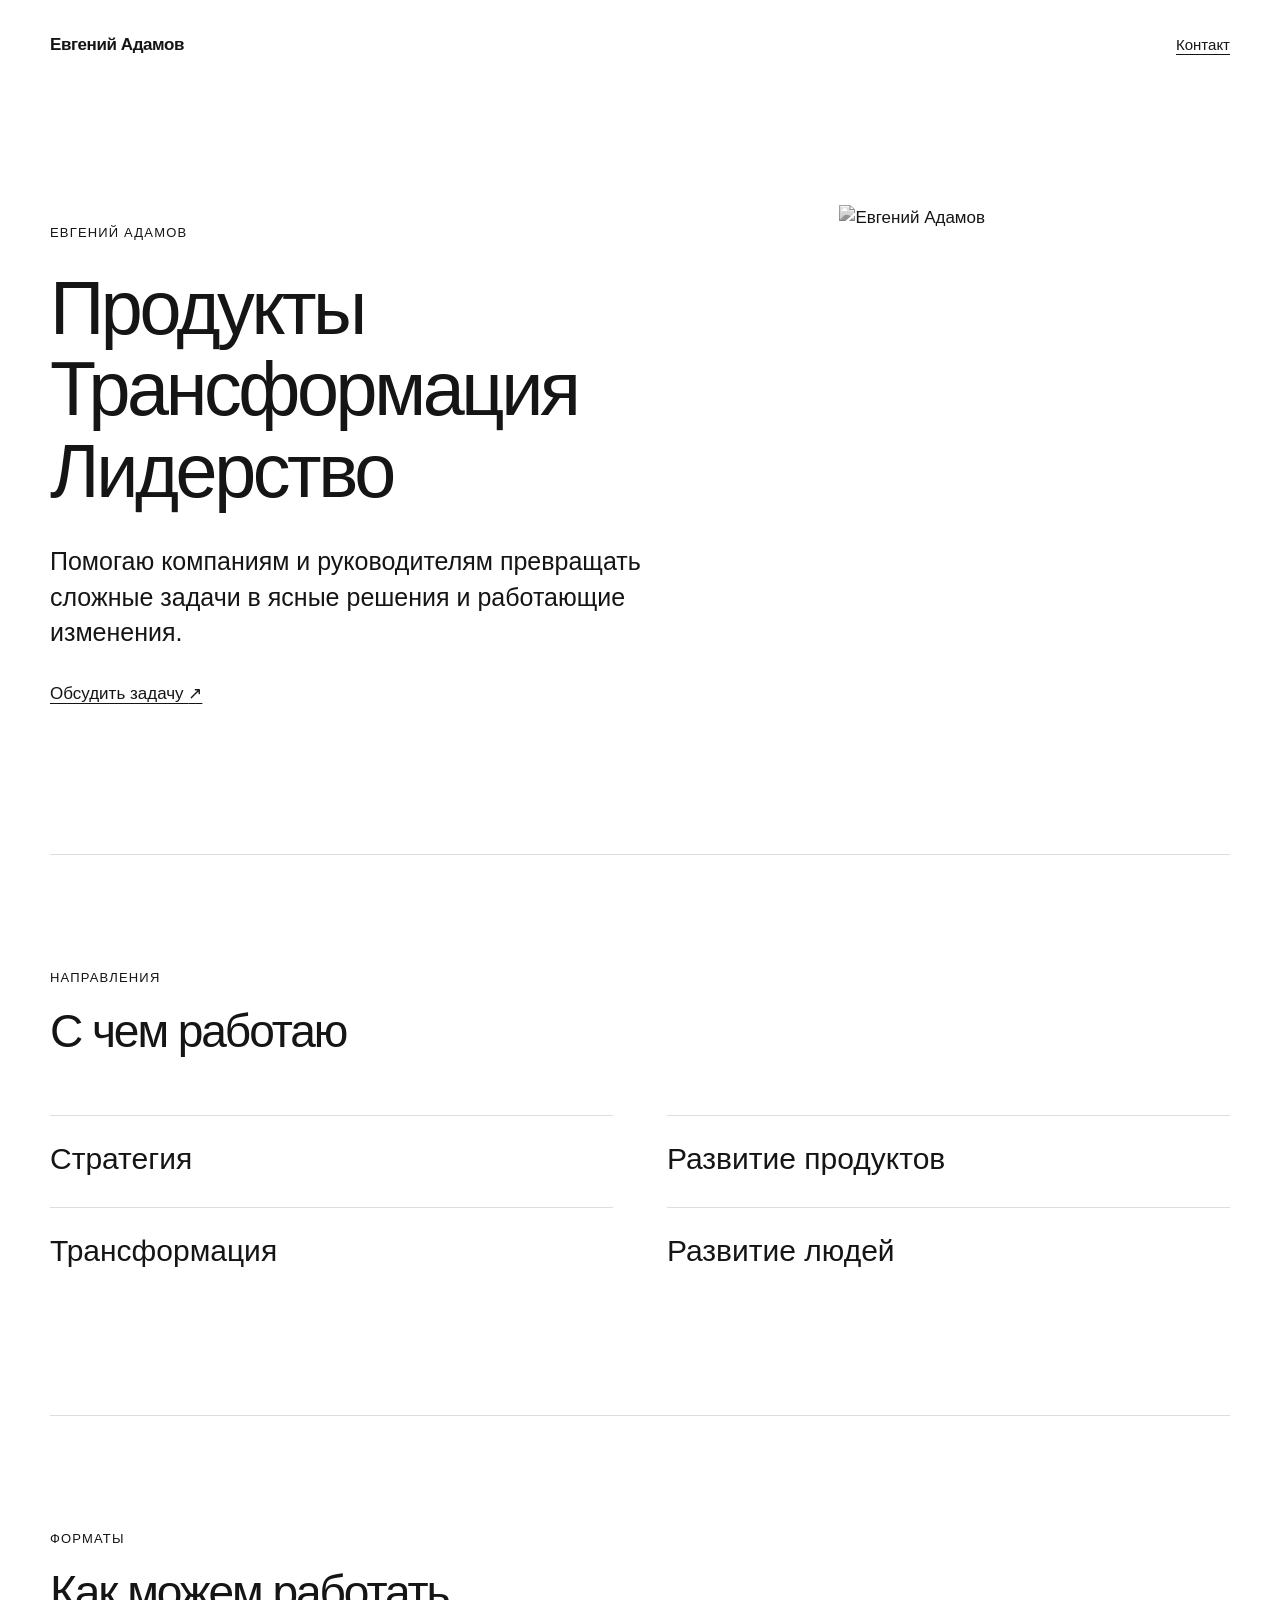
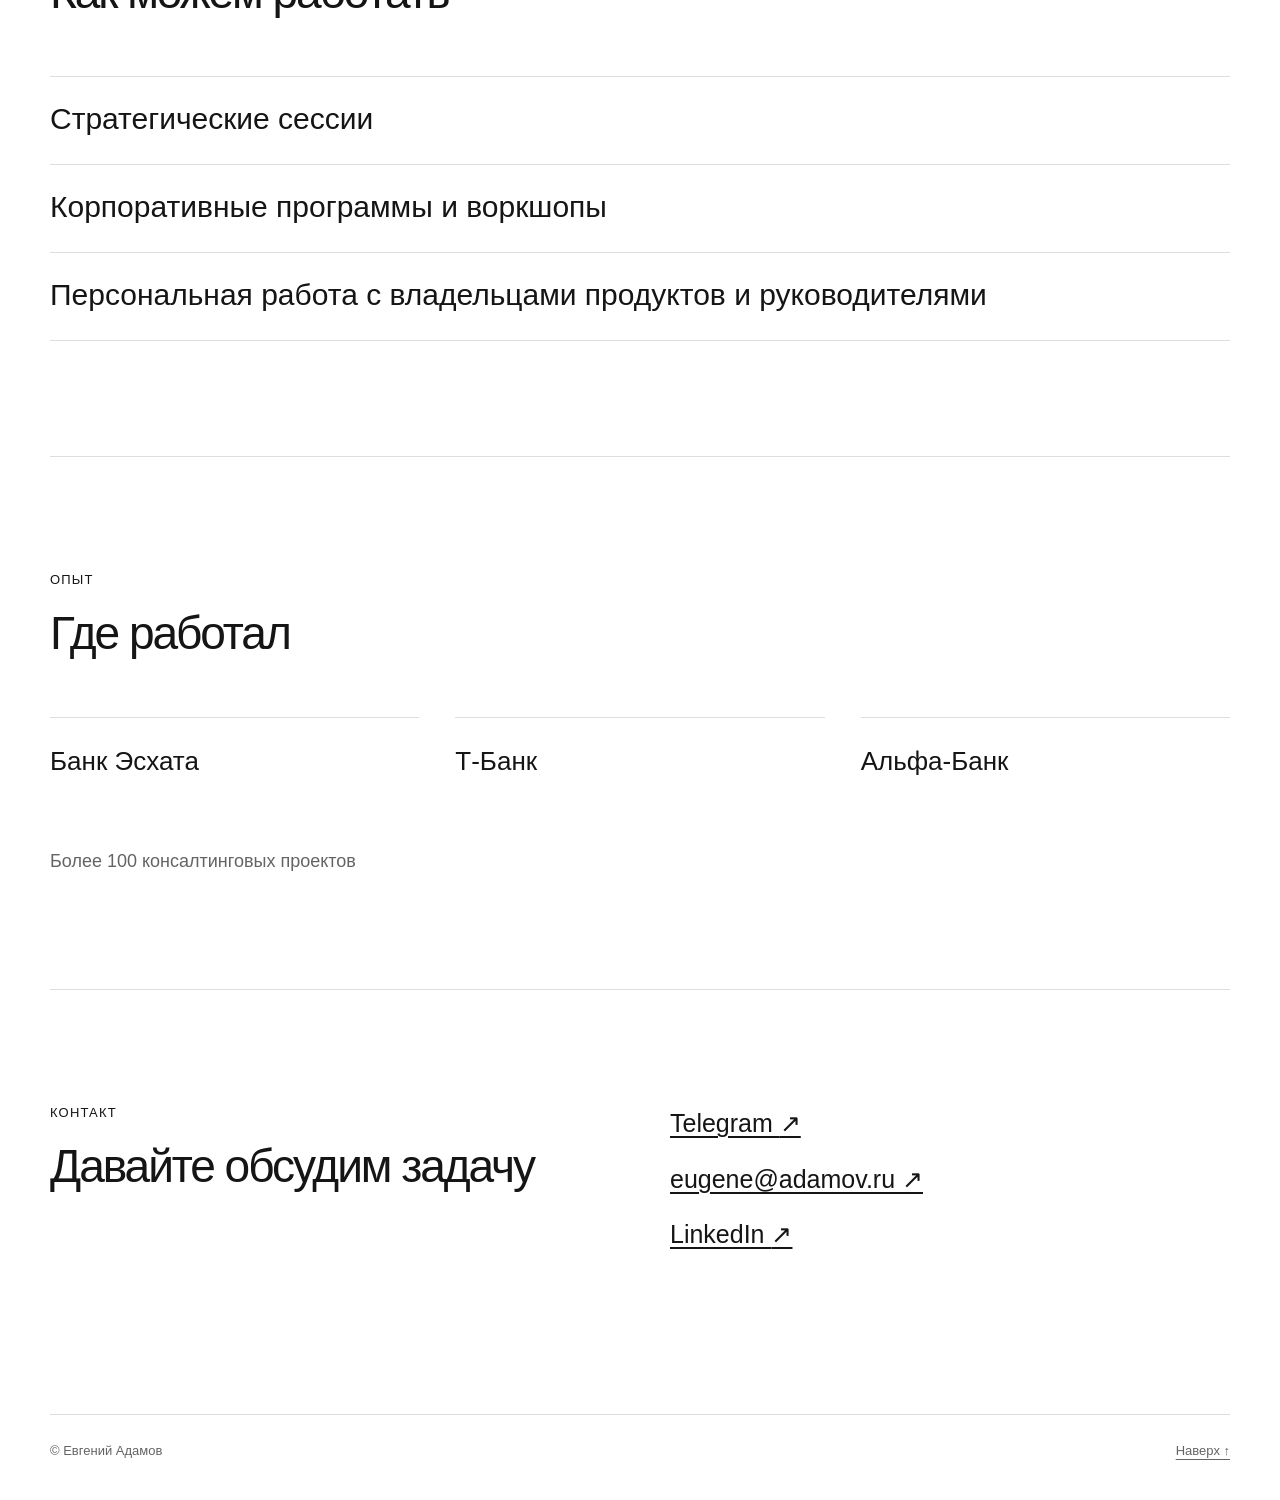
==== index.html @ b5126f68 "Publish adamov.ru static copy for GitHub Pages" ====
<!DOCTYPE html><html lang="ru"> <head><meta charset="UTF-8"><meta name="viewport" content="width=device-width, initial-scale=1"><meta name="description" content="Евгений Адамов. Продуктовая стратегия, изменения и работа с руководителями."><meta name="theme-color" content="#ffffff"><title>Евгений Адамов — продукты, трансформация, лидерство</title><style>:root{color-scheme:light;--ink: #151515;--muted: #646464;--line: #dedede}*{box-sizing:border-box}html{scroll-behavior:smooth}body{margin:0;background:#fff;color:var(--ink);font-family:Arial,Helvetica,sans-serif;font-size:17px;line-height:1.5;-webkit-font-smoothing:antialiased}a{color:inherit;text-underline-offset:4px}a:hover{text-decoration-thickness:2px}a:focus-visible{outline:2px solid var(--ink);outline-offset:5px}.shell{width:min(100% - 64px,1180px);margin-inline:auto}.site-header{min-height:90px;display:flex;align-items:center;justify-content:space-between;gap:24px}.brand{font-size:17px;font-weight:700;letter-spacing:-.025em;text-decoration:none}.header-contact{font-size:15px}.hero{display:grid;grid-template-columns:minmax(0,1.3fr) minmax(0,.7fr);gap:clamp(32px,5vw,88px);align-items:center;padding-block:clamp(70px,9vw,120px) clamp(80px,10vw,140px)}.eyebrow{font-size:13px;line-height:1.3;text-transform:uppercase;letter-spacing:.09em;margin:0 0 26px}h1,h2,h3,p{margin-top:0}h1,h2,h3{line-height:1.08;letter-spacing:-.045em}h1{font-size:clamp(48px,5.9vw,84px);font-weight:500;margin-bottom:32px}h2{font-size:clamp(32px,3.6vw,49px);font-weight:500;margin-bottom:0}h3{font-size:24px;font-weight:500;margin-bottom:18px}.intro{font-size:clamp(20px,2vw,25px);line-height:1.42;max-width:620px;margin-bottom:30px}.inline-link{font-size:17px}.portrait{display:block;width:100%;height:auto;aspect-ratio:3 / 4;object-fit:cover;object-position:center 35%;filter:grayscale(1)}.section{border-top:1px solid var(--line);padding-block:clamp(72px,9vw,120px)}.section-heading{margin-bottom:58px}.section-heading .eyebrow{margin-bottom:20px}.focus-grid,.wide-list,.company-grid{list-style:none;padding:0;margin:0}.focus-grid{display:grid;grid-template-columns:repeat(2,minmax(0,1fr));column-gap:54px;font-size:clamp(22px,2.5vw,30px);line-height:1.25}.focus-grid li{border-top:1px solid var(--line);padding:24px 0 30px}.wide-list{font-size:clamp(21px,2.6vw,30px);line-height:1.3}.wide-list li{border-top:1px solid var(--line);padding:22px 0 26px}.wide-list li:last-child{border-bottom:1px solid var(--line)}.company-grid{display:grid;grid-template-columns:repeat(3,minmax(0,1fr));column-gap:36px;font-size:clamp(20px,2.2vw,26px)}.company-grid li{border-top:1px solid var(--line);padding:24px 0 28px}.section-pair{display:grid;grid-template-columns:1fr 1fr;gap:60px}.section-pair .section-heading{margin-bottom:0}.experience-note{margin:40px 0 0;color:var(--muted);font-size:18px;line-height:1.4}.contact-section{padding-bottom:160px}.contact-links{display:flex;flex-direction:column;align-items:flex-start;gap:18px;font-size:clamp(20px,2vw,25px)}.site-footer{border-top:1px solid var(--line);padding-block:26px 40px;display:flex;justify-content:space-between;gap:24px;color:var(--muted);font-size:13px}.evidence-page{padding-block:70px 150px}.back-link{font-size:14px}.evidence-header{max-width:900px;padding:80px 0;border-bottom:1px solid var(--line)}.evidence-header h1{font-size:clamp(42px,5vw,70px);line-height:1.1}.evidence-meta{color:var(--muted);font-size:15px;margin:28px 0 0}.prose{max-width:760px;padding-top:62px;font-size:19px;line-height:1.7}.prose h2{font-size:clamp(28px,3vw,39px);margin:78px 0 28px}.prose h2:first-child{margin-top:0}.prose p,.prose ul,.prose ol{margin:0 0 26px}.prose ul,.prose ol{padding-left:1.4em}.prose li{padding-left:.2em;margin-bottom:12px}.prose a{overflow-wrap:anywhere}@media(max-width:720px){.hero{grid-template-columns:1fr;padding-top:70px}.portrait{width:min(100%,440px)}.section-pair{grid-template-columns:1fr;gap:38px}}@media(max-width:560px){.shell{width:min(100% - 36px,1180px)}.site-header{min-height:72px}.hero{padding-block:66px 104px;gap:54px}h1{font-size:clamp(42px,10vw,56px)}.section{padding-block:74px}.section-heading{margin-bottom:40px}.focus-grid,.company-grid{grid-template-columns:1fr}.focus-grid li,.company-grid li{padding:18px 0 22px}.experience-note{margin-top:28px}.contact-section{padding-bottom:100px}.evidence-page{padding-block:45px 100px}.evidence-header{padding:60px 0}.prose{padding-top:40px;font-size:17px}}
</style></head> <body> <header class="site-header shell" id="top"> <a class="brand" href="/adamov-site-preview/">Евгений Адамов</a> <a class="header-contact" href="/adamov-site-preview/#contact">Контакт</a> </header> <main> <section class="hero shell" aria-labelledby="hero-title"> <div class="hero-copy"> <p class="eyebrow">Евгений Адамов</p> <h1 id="hero-title">Продукты<br>Трансформация<br>Лидерство</h1> <p class="intro">Помогаю компаниям и руководителям превращать сложные задачи в ясные решения и работающие изменения.</p> <a class="inline-link" href="https://t.me/Evgen2adamov">Обсудить задачу <span aria-hidden="true">↗</span></a> </div> <img class="portrait" src="/adamov-site-preview/evgeny-adamov.jpg" alt="Евгений Адамов" width="1153" height="1536"> </section> <section class="section shell" aria-labelledby="focus-title"> <div class="section-heading"><p class="eyebrow">Направления</p><h2 id="focus-title">С чем работаю</h2></div> <ul class="focus-grid"> <li>Стратегия</li> <li>Развитие продуктов</li> <li>Трансформация</li> <li>Развитие людей</li> </ul> </section> <section class="section shell" aria-labelledby="formats-title"> <div class="section-heading"><p class="eyebrow">Форматы</p><h2 id="formats-title">Как можем работать</h2></div> <ul class="wide-list"> <li>Стратегические сессии</li> <li>Корпоративные программы и воркшопы</li> <li>Персональная работа с владельцами продуктов и руководителями</li> </ul> </section> <section class="section shell" aria-labelledby="experience-title"> <div class="section-heading"><p class="eyebrow">Опыт</p><h2 id="experience-title">Где работал</h2></div> <ul class="company-grid"> <li>Банк Эсхата</li> <li>Т-Банк</li> <li>Альфа-Банк</li> </ul> <p class="experience-note">Более 100 консалтинговых проектов</p> </section> <section class="section shell section-pair contact-section" id="contact" aria-labelledby="contact-title"> <div class="section-heading"><p class="eyebrow">Контакт</p><h2 id="contact-title">Давайте обсудим задачу</h2></div> <div class="contact-links"> <a href="https://t.me/Evgen2adamov">Telegram <span aria-hidden="true">↗</span></a> <a href="mailto:eugene@adamov.ru">eugene@adamov.ru <span aria-hidden="true">↗</span></a> <a href="https://www.linkedin.com/in/evgenyadamov">LinkedIn <span aria-hidden="true">↗</span></a> </div> </section> </main> <footer class="site-footer shell"><span>© Евгений Адамов</span><a href="#top" aria-label="Вернуться к началу страницы">Наверх ↑</a></footer> </body></html>
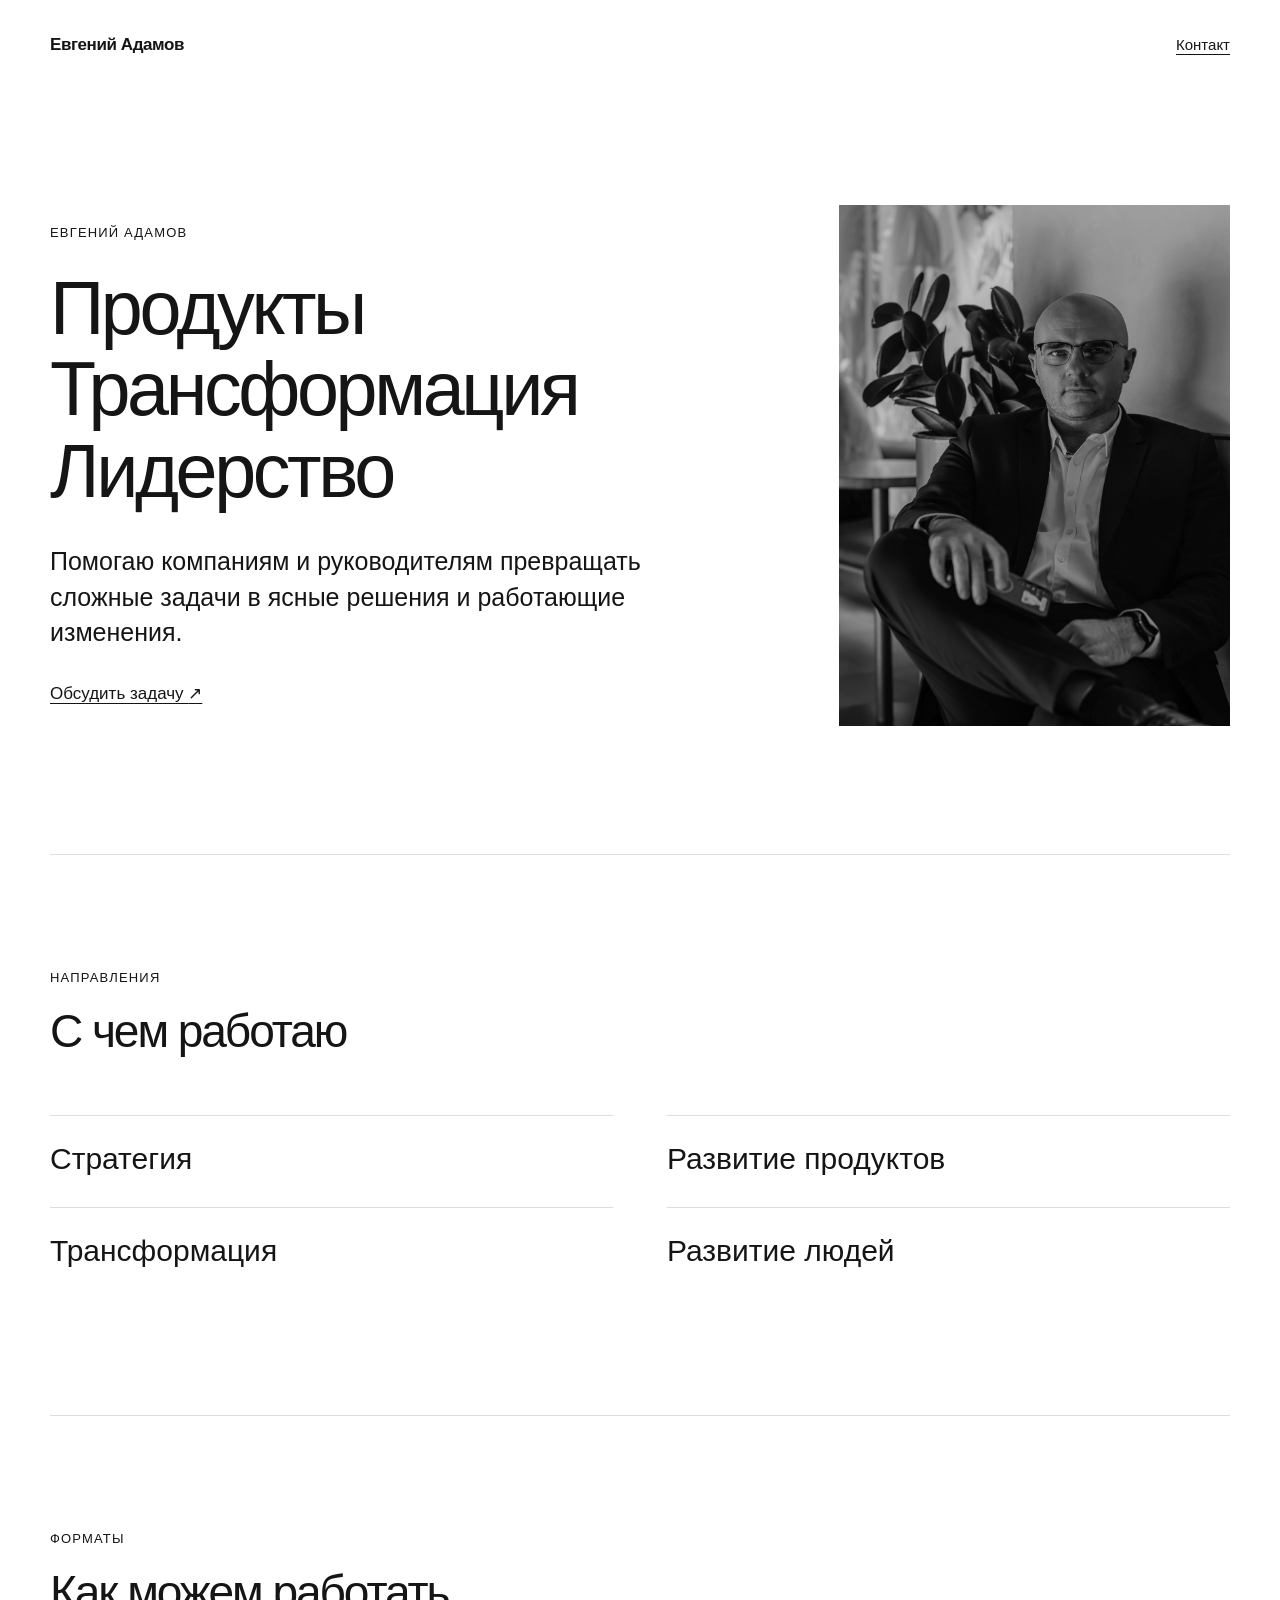
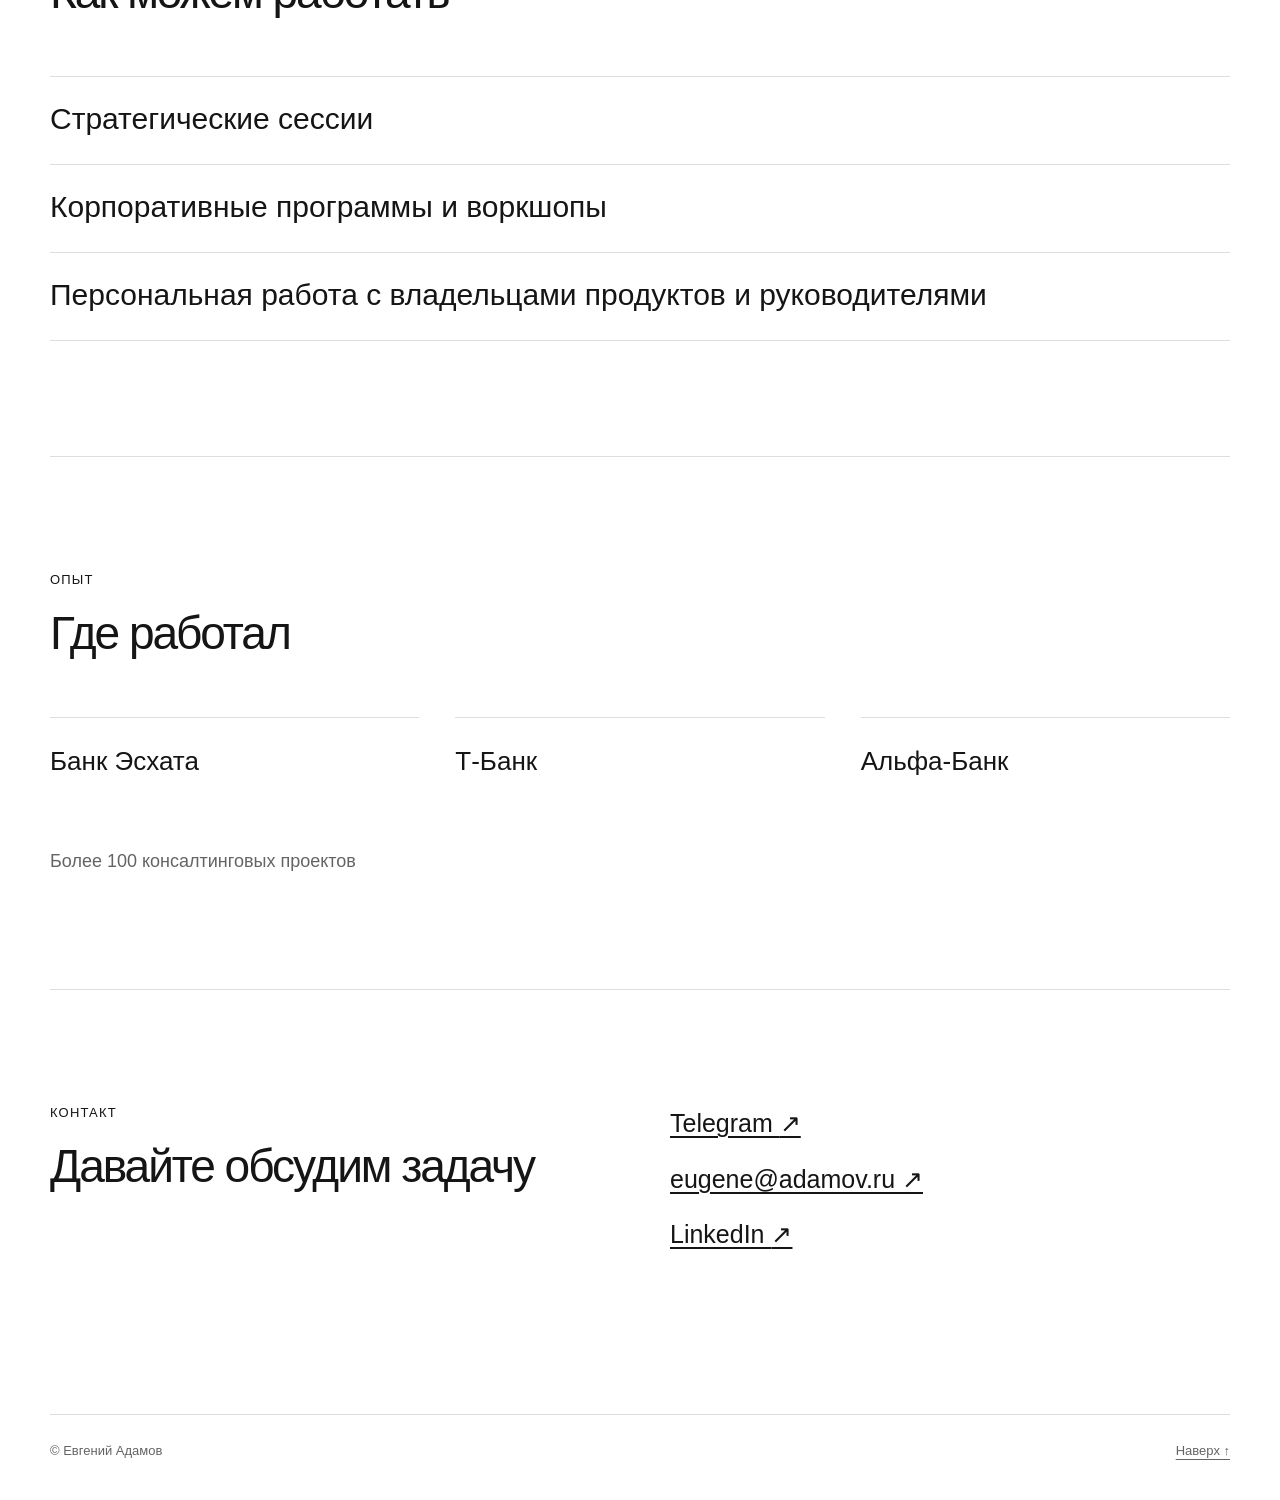
==== commit c9004252: "Use domain-independent links across published pages" ====
--- a/index.html
+++ b/index.html
@@ -1,2 +1,2 @@
 <!DOCTYPE html><html lang="ru"> <head><meta charset="UTF-8"><meta name="viewport" content="width=device-width, initial-scale=1"><meta name="description" content="Евгений Адамов. Продуктовая стратегия, изменения и работа с руководителями."><meta name="theme-color" content="#ffffff"><title>Евгений Адамов — продукты, трансформация, лидерство</title><style>:root{color-scheme:light;--ink: #151515;--muted: #646464;--line: #dedede}*{box-sizing:border-box}html{scroll-behavior:smooth}body{margin:0;background:#fff;color:var(--ink);font-family:Arial,Helvetica,sans-serif;font-size:17px;line-height:1.5;-webkit-font-smoothing:antialiased}a{color:inherit;text-underline-offset:4px}a:hover{text-decoration-thickness:2px}a:focus-visible{outline:2px solid var(--ink);outline-offset:5px}.shell{width:min(100% - 64px,1180px);margin-inline:auto}.site-header{min-height:90px;display:flex;align-items:center;justify-content:space-between;gap:24px}.brand{font-size:17px;font-weight:700;letter-spacing:-.025em;text-decoration:none}.header-contact{font-size:15px}.hero{display:grid;grid-template-columns:minmax(0,1.3fr) minmax(0,.7fr);gap:clamp(32px,5vw,88px);align-items:center;padding-block:clamp(70px,9vw,120px) clamp(80px,10vw,140px)}.eyebrow{font-size:13px;line-height:1.3;text-transform:uppercase;letter-spacing:.09em;margin:0 0 26px}h1,h2,h3,p{margin-top:0}h1,h2,h3{line-height:1.08;letter-spacing:-.045em}h1{font-size:clamp(48px,5.9vw,84px);font-weight:500;margin-bottom:32px}h2{font-size:clamp(32px,3.6vw,49px);font-weight:500;margin-bottom:0}h3{font-size:24px;font-weight:500;margin-bottom:18px}.intro{font-size:clamp(20px,2vw,25px);line-height:1.42;max-width:620px;margin-bottom:30px}.inline-link{font-size:17px}.portrait{display:block;width:100%;height:auto;aspect-ratio:3 / 4;object-fit:cover;object-position:center 35%;filter:grayscale(1)}.section{border-top:1px solid var(--line);padding-block:clamp(72px,9vw,120px)}.section-heading{margin-bottom:58px}.section-heading .eyebrow{margin-bottom:20px}.focus-grid,.wide-list,.company-grid{list-style:none;padding:0;margin:0}.focus-grid{display:grid;grid-template-columns:repeat(2,minmax(0,1fr));column-gap:54px;font-size:clamp(22px,2.5vw,30px);line-height:1.25}.focus-grid li{border-top:1px solid var(--line);padding:24px 0 30px}.wide-list{font-size:clamp(21px,2.6vw,30px);line-height:1.3}.wide-list li{border-top:1px solid var(--line);padding:22px 0 26px}.wide-list li:last-child{border-bottom:1px solid var(--line)}.company-grid{display:grid;grid-template-columns:repeat(3,minmax(0,1fr));column-gap:36px;font-size:clamp(20px,2.2vw,26px)}.company-grid li{border-top:1px solid var(--line);padding:24px 0 28px}.section-pair{display:grid;grid-template-columns:1fr 1fr;gap:60px}.section-pair .section-heading{margin-bottom:0}.experience-note{margin:40px 0 0;color:var(--muted);font-size:18px;line-height:1.4}.contact-section{padding-bottom:160px}.contact-links{display:flex;flex-direction:column;align-items:flex-start;gap:18px;font-size:clamp(20px,2vw,25px)}.site-footer{border-top:1px solid var(--line);padding-block:26px 40px;display:flex;justify-content:space-between;gap:24px;color:var(--muted);font-size:13px}.evidence-page{padding-block:70px 150px}.back-link{font-size:14px}.evidence-header{max-width:900px;padding:80px 0;border-bottom:1px solid var(--line)}.evidence-header h1{font-size:clamp(42px,5vw,70px);line-height:1.1}.evidence-meta{color:var(--muted);font-size:15px;margin:28px 0 0}.prose{max-width:760px;padding-top:62px;font-size:19px;line-height:1.7}.prose h2{font-size:clamp(28px,3vw,39px);margin:78px 0 28px}.prose h2:first-child{margin-top:0}.prose p,.prose ul,.prose ol{margin:0 0 26px}.prose ul,.prose ol{padding-left:1.4em}.prose li{padding-left:.2em;margin-bottom:12px}.prose a{overflow-wrap:anywhere}@media(max-width:720px){.hero{grid-template-columns:1fr;padding-top:70px}.portrait{width:min(100%,440px)}.section-pair{grid-template-columns:1fr;gap:38px}}@media(max-width:560px){.shell{width:min(100% - 36px,1180px)}.site-header{min-height:72px}.hero{padding-block:66px 104px;gap:54px}h1{font-size:clamp(42px,10vw,56px)}.section{padding-block:74px}.section-heading{margin-bottom:40px}.focus-grid,.company-grid{grid-template-columns:1fr}.focus-grid li,.company-grid li{padding:18px 0 22px}.experience-note{margin-top:28px}.contact-section{padding-bottom:100px}.evidence-page{padding-block:45px 100px}.evidence-header{padding:60px 0}.prose{padding-top:40px;font-size:17px}}
-</style></head> <body> <header class="site-header shell" id="top"> <a class="brand" href="/adamov-site-preview/">Евгений Адамов</a> <a class="header-contact" href="/adamov-site-preview/#contact">Контакт</a> </header> <main> <section class="hero shell" aria-labelledby="hero-title"> <div class="hero-copy"> <p class="eyebrow">Евгений Адамов</p> <h1 id="hero-title">Продукты<br>Трансформация<br>Лидерство</h1> <p class="intro">Помогаю компаниям и руководителям превращать сложные задачи в ясные решения и работающие изменения.</p> <a class="inline-link" href="https://t.me/Evgen2adamov">Обсудить задачу <span aria-hidden="true">↗</span></a> </div> <img class="portrait" src="/adamov-site-preview/evgeny-adamov.jpg" alt="Евгений Адамов" width="1153" height="1536"> </section> <section class="section shell" aria-labelledby="focus-title"> <div class="section-heading"><p class="eyebrow">Направления</p><h2 id="focus-title">С чем работаю</h2></div> <ul class="focus-grid"> <li>Стратегия</li> <li>Развитие продуктов</li> <li>Трансформация</li> <li>Развитие людей</li> </ul> </section> <section class="section shell" aria-labelledby="formats-title"> <div class="section-heading"><p class="eyebrow">Форматы</p><h2 id="formats-title">Как можем работать</h2></div> <ul class="wide-list"> <li>Стратегические сессии</li> <li>Корпоративные программы и воркшопы</li> <li>Персональная работа с владельцами продуктов и руководителями</li> </ul> </section> <section class="section shell" aria-labelledby="experience-title"> <div class="section-heading"><p class="eyebrow">Опыт</p><h2 id="experience-title">Где работал</h2></div> <ul class="company-grid"> <li>Банк Эсхата</li> <li>Т-Банк</li> <li>Альфа-Банк</li> </ul> <p class="experience-note">Более 100 консалтинговых проектов</p> </section> <section class="section shell section-pair contact-section" id="contact" aria-labelledby="contact-title"> <div class="section-heading"><p class="eyebrow">Контакт</p><h2 id="contact-title">Давайте обсудим задачу</h2></div> <div class="contact-links"> <a href="https://t.me/Evgen2adamov">Telegram <span aria-hidden="true">↗</span></a> <a href="mailto:eugene@adamov.ru">eugene@adamov.ru <span aria-hidden="true">↗</span></a> <a href="https://www.linkedin.com/in/evgenyadamov">LinkedIn <span aria-hidden="true">↗</span></a> </div> </section> </main> <footer class="site-footer shell"><span>© Евгений Адамов</span><a href="#top" aria-label="Вернуться к началу страницы">Наверх ↑</a></footer> </body></html>+</style></head> <body> <header class="site-header shell" id="top"> <a class="brand" href="./">Евгений Адамов</a> <a class="header-contact" href="./#contact">Контакт</a> </header> <main> <section class="hero shell" aria-labelledby="hero-title"> <div class="hero-copy"> <p class="eyebrow">Евгений Адамов</p> <h1 id="hero-title">Продукты<br>Трансформация<br>Лидерство</h1> <p class="intro">Помогаю компаниям и руководителям превращать сложные задачи в ясные решения и работающие изменения.</p> <a class="inline-link" href="https://t.me/Evgen2adamov">Обсудить задачу <span aria-hidden="true">↗</span></a> </div> <img class="portrait" src="./evgeny-adamov.jpg" alt="Евгений Адамов" width="1153" height="1536"> </section> <section class="section shell" aria-labelledby="focus-title"> <div class="section-heading"><p class="eyebrow">Направления</p><h2 id="focus-title">С чем работаю</h2></div> <ul class="focus-grid"> <li>Стратегия</li> <li>Развитие продуктов</li> <li>Трансформация</li> <li>Развитие людей</li> </ul> </section> <section class="section shell" aria-labelledby="formats-title"> <div class="section-heading"><p class="eyebrow">Форматы</p><h2 id="formats-title">Как можем работать</h2></div> <ul class="wide-list"> <li>Стратегические сессии</li> <li>Корпоративные программы и воркшопы</li> <li>Персональная работа с владельцами продуктов и руководителями</li> </ul> </section> <section class="section shell" aria-labelledby="experience-title"> <div class="section-heading"><p class="eyebrow">Опыт</p><h2 id="experience-title">Где работал</h2></div> <ul class="company-grid"> <li>Банк Эсхата</li> <li>Т-Банк</li> <li>Альфа-Банк</li> </ul> <p class="experience-note">Более 100 консалтинговых проектов</p> </section> <section class="section shell section-pair contact-section" id="contact" aria-labelledby="contact-title"> <div class="section-heading"><p class="eyebrow">Контакт</p><h2 id="contact-title">Давайте обсудим задачу</h2></div> <div class="contact-links"> <a href="https://t.me/Evgen2adamov">Telegram <span aria-hidden="true">↗</span></a> <a href="mailto:eugene@adamov.ru">eugene@adamov.ru <span aria-hidden="true">↗</span></a> <a href="https://www.linkedin.com/in/evgenyadamov">LinkedIn <span aria-hidden="true">↗</span></a> </div> </section> </main> <footer class="site-footer shell"><span>© Евгений Адамов</span><a href="#top" aria-label="Вернуться к началу страницы">Наверх ↑</a></footer> </body></html>
